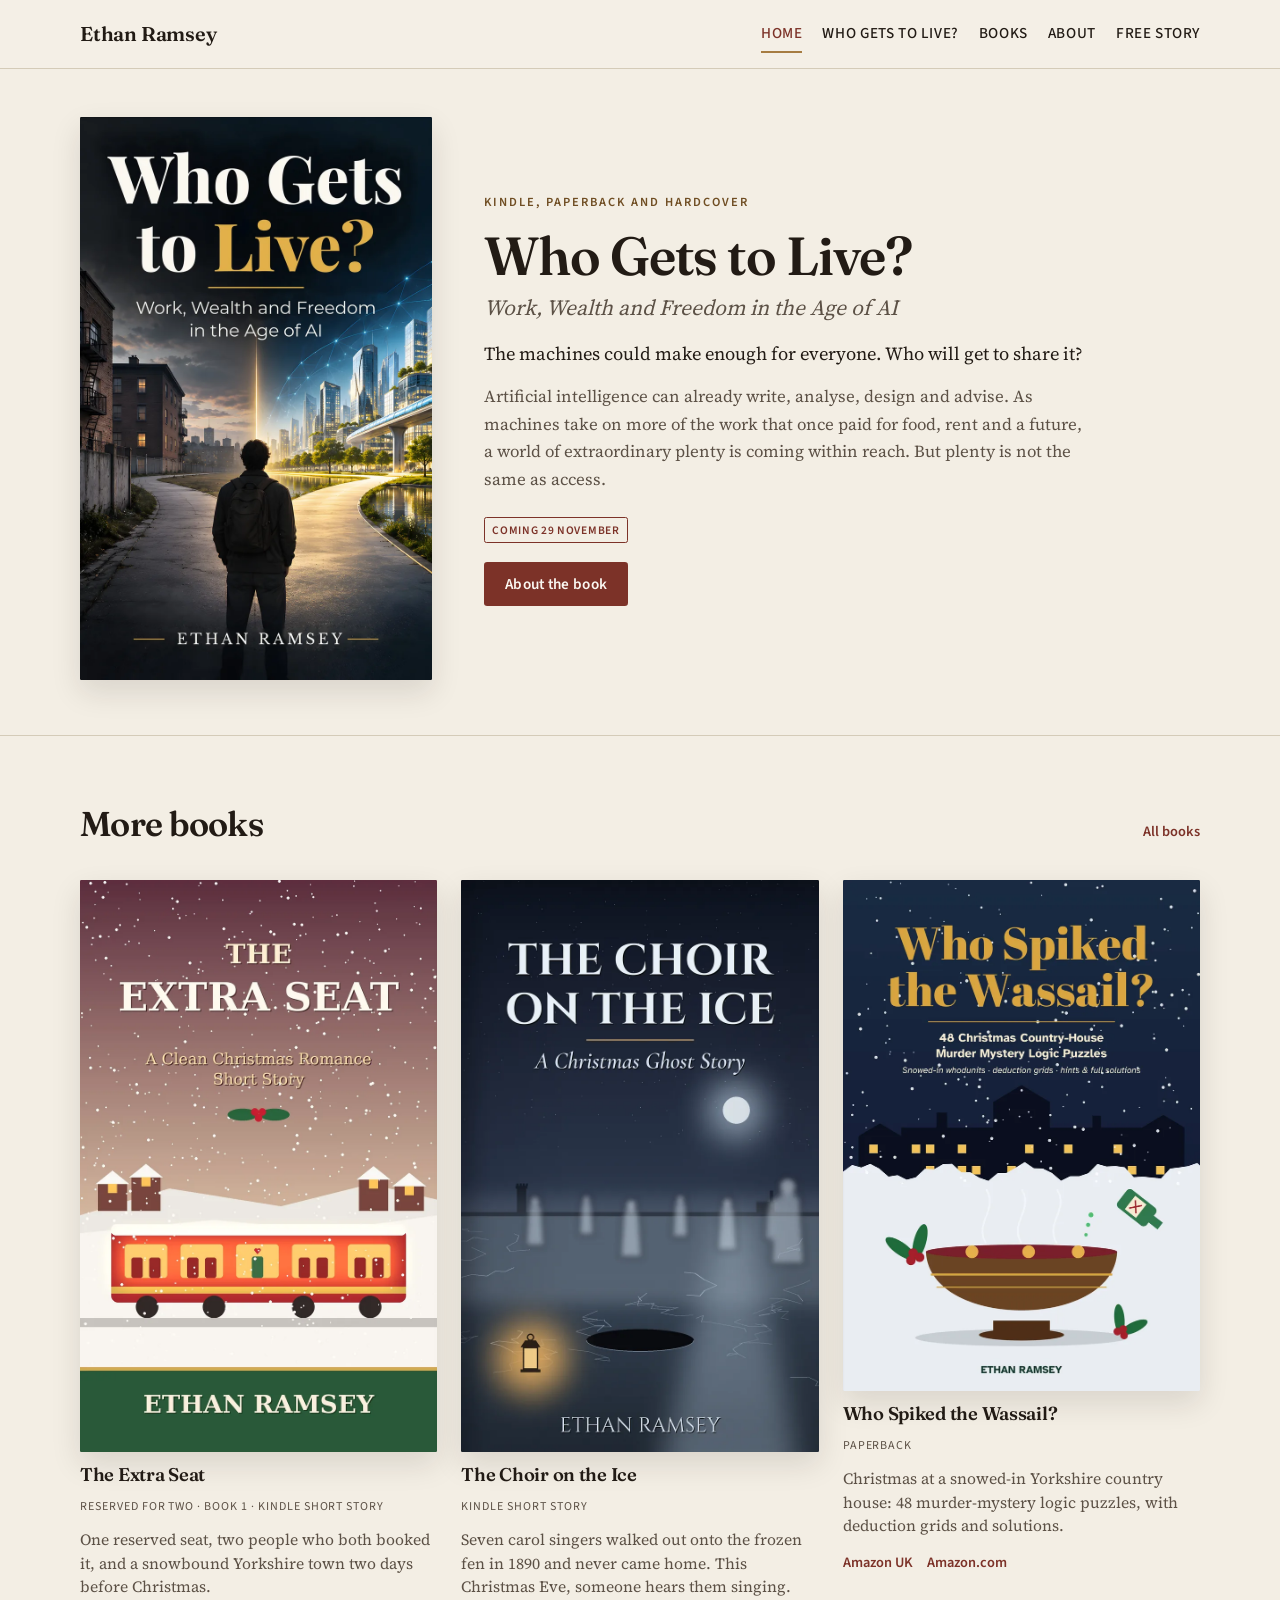
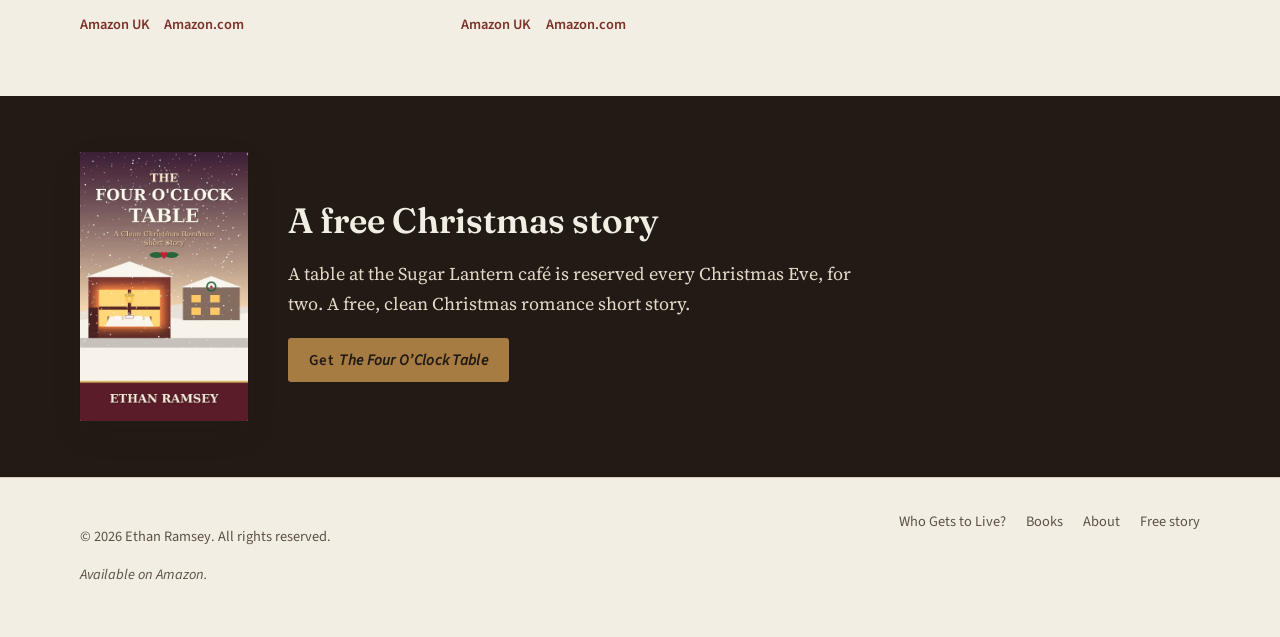
==== index.html @ f10092d9 "Add files via upload" ====
<!DOCTYPE html>
<html lang="en-GB">
<head>
  <meta charset="utf-8">
  <meta name="viewport" content="width=device-width, initial-scale=1">
  <title>Books by Ethan Ramsey</title>
  <meta name="description" content="Short stories, puzzle books and a new book about work, wealth and freedom in the age of AI, by Ethan Ramsey. Available on Amazon.">
  <link rel="canonical" href="https://ethanramseybooks.com/">
  <meta property="og:type" content="website">
  <meta property="og:site_name" content="Ethan Ramsey">
  <meta property="og:title" content="Books by Ethan Ramsey">
  <meta property="og:description" content="Short stories, puzzle books and a new book about work, wealth and freedom in the age of AI, by Ethan Ramsey. Available on Amazon.">
  <meta property="og:url" content="https://ethanramseybooks.com/">
  <meta property="og:image" content="https://ethanramseybooks.com/images/og-image.jpg">
  <meta property="og:locale" content="en_GB">
  <meta name="twitter:card" content="summary_large_image">
  <meta name="twitter:title" content="Books by Ethan Ramsey">
  <meta name="twitter:description" content="Short stories, puzzle books and a new book about work, wealth and freedom in the age of AI, by Ethan Ramsey. Available on Amazon.">
  <meta name="twitter:image" content="https://ethanramseybooks.com/images/og-image.jpg">
  <link rel="icon" href="/images/icons/favicon.svg" type="image/svg+xml">
  <link rel="icon" href="/images/icons/favicon.ico" sizes="32x32">
  <link rel="icon" href="/images/icons/favicon-32.png" type="image/png" sizes="32x32">
  <link rel="apple-touch-icon" href="/images/icons/apple-touch-icon.png">
  <link rel="stylesheet" href="/css/fonts.css">
  <link rel="stylesheet" href="/css/styles.css">
  <script type="application/ld+json">
  {"@context":"https://schema.org","@graph":[
    {"@type":"WebSite","name":"Ethan Ramsey","url":"https://ethanramseybooks.com/"},
    {"@type":"Person","name":"Ethan Ramsey","url":"https://ethanramseybooks.com/"}
  ]}
  </script>
  
</head>
<body>
  <a class="skip" href="#main">Skip to content</a>
  <header class="site-header">
    <div class="wrap header-inner">
      <a class="wordmark" href="/">Ethan Ramsey</a>
      <button class="nav-toggle" type="button" aria-expanded="false" aria-controls="site-nav" aria-label="Open menu">
        <svg viewBox="0 0 24 24" aria-hidden="true"><path d="M4 7h16M4 12h16M4 17h16"></path></svg>
      </button>
      <nav class="site-nav" id="site-nav" aria-label="Primary">
        <ul>
          <li><a href="/" aria-current="page">Home</a></li>
          <li><a href="/who-gets-to-live/">Who Gets to Live?</a></li>
          <li><a href="/books/">Books</a></li>
          <li><a href="/about/">About</a></li>
          <li><a href="/free-story/">Free story</a></li>
        </ul>
      </nav>
    </div>
  </header>
  <main id="main">
    <section class="hero book-hero" aria-labelledby="wgtl-title">
      <div class="wrap book-hero-inner">
        <figure class="cover">
          <picture>
            <source type="image/webp" srcset="/images/covers/who-gets-to-live.webp">
            <img src="/images/covers/who-gets-to-live.jpg" alt="Front cover of Who Gets to Live? Work, Wealth and Freedom in the Age of AI, by Ethan Ramsey." width="800" height="1280" fetchpriority="high" decoding="async">
          </picture>
        </figure>
        <div class="book-hero-copy">
          <p class="hero-kicker">Kindle, paperback and hardcover</p>
          <h1 id="wgtl-title">Who Gets to Live?</h1>
          <p class="subtitle">Work, Wealth and Freedom in the Age of AI</p>
          <p class="lead">The machines could make enough for everyone. Who will get to share it?</p>
          <p class="hero-pitch">Artificial intelligence can already write, analyse, design and advise. As machines take on more of the work that once paid for food, rent and a future, a world of extraordinary plenty is coming within reach. But plenty is not the same as access.</p>
          <p class="badge">Coming 29 November</p>
          <div class="btn-row">
            <a class="btn btn-primary" href="/who-gets-to-live/">About the book</a>
          </div>
        </div>
      </div>
    </section>

    <section class="section" aria-labelledby="featured-heading">
      <div class="wrap">
        <div class="section-head">
          <h2 id="featured-heading">More books</h2>
          <a class="link-more" href="/books/">All books</a>
        </div>
        <div class="book-grid featured">
          <article class="book">
      <figure class="cover">
        <picture>
          <source type="image/webp" srcset="/images/covers/the-extra-seat.webp">
          <img src="/images/covers/the-extra-seat.jpg" alt="Front cover of The Extra Seat, a clean Christmas romance short story by Ethan Ramsey." width="800" height="1280" loading="lazy" decoding="async">
        </picture>
      </figure>
      <h3>The Extra Seat</h3>
      <p class="meta">Reserved for Two · Book 1 · Kindle short story</p>
      <p class="hook">One reserved seat, two people who both booked it, and a snowbound Yorkshire town two days before Christmas.</p>
      <p class="buy">
        <a href="https://www.amazon.co.uk/dp/B0HQHB46G7" rel="noopener noreferrer">Amazon UK</a>
        <a href="https://www.amazon.com/dp/B0HQHB46G7" rel="noopener noreferrer">Amazon.com</a>
      </p>
    </article><article class="book">
      <figure class="cover">
        <picture>
          <source type="image/webp" srcset="/images/covers/the-choir-on-the-ice.webp">
          <img src="/images/covers/the-choir-on-the-ice.jpg" alt="Front cover of The Choir on the Ice, a Christmas ghost story by Ethan Ramsey." width="800" height="1280" loading="lazy" decoding="async">
        </picture>
      </figure>
      <h3>The Choir on the Ice</h3>
      <p class="meta">Kindle short story</p>
      <p class="hook">Seven carol singers walked out onto the frozen fen in 1890 and never came home. This Christmas Eve, someone hears them singing.</p>
      <p class="buy">
        <a href="https://www.amazon.co.uk/dp/B0HRV9SLFY" rel="noopener noreferrer">Amazon UK</a>
        <a href="https://www.amazon.com/dp/B0HRV9SLFY" rel="noopener noreferrer">Amazon.com</a>
      </p>
    </article><article class="book">
      <figure class="cover">
        <picture>
          <source type="image/webp" srcset="/images/covers/who-spiked-the-wassail.webp">
          <img src="/images/covers/who-spiked-the-wassail.jpg" alt="Front cover of Who Spiked the Wassail?, a paperback of Christmas country-house murder mystery logic puzzles by Ethan Ramsey." width="800" height="1280" loading="lazy" decoding="async">
        </picture>
      </figure>
      <h3>Who Spiked the Wassail?</h3>
      <p class="meta">Paperback</p>
      <p class="hook">Christmas at a snowed-in Yorkshire country house: 48 murder-mystery logic puzzles, with deduction grids and solutions.</p>
      <p class="buy">
        <a href="https://www.amazon.co.uk/dp/B0HRVRZLHK" rel="noopener noreferrer">Amazon UK</a>
        <a href="https://www.amazon.com/dp/B0HRVRZLHK" rel="noopener noreferrer">Amazon.com</a>
      </p>
    </article>
        </div>
      </div>
    </section>

    <section class="cta-band" aria-labelledby="magnet-heading">
      <div class="wrap cta-inner">
        <figure class="cover">
        <picture>
          <source type="image/webp" srcset="/images/covers/the-four-o-clock-table.webp">
          <img src="/images/covers/the-four-o-clock-table.jpg" alt="Front cover of The Four O'Clock Table, a free clean Christmas romance short story by Ethan Ramsey." width="800" height="1280" decoding="async">
        </picture>
      </figure>
        <div>
          <h2 id="magnet-heading">A free Christmas story</h2>
          <p>A table at the Sugar Lantern café is reserved every Christmas Eve, for two. A free, clean Christmas romance short story.</p>
          <a class="btn btn-primary" href="/free-story/">Get <em>The Four O’Clock Table</em></a>
        </div>
      </div>
    </section>

  </main>
  <footer class="site-footer">
    <div class="wrap footer-inner">
      <div>
        <p>&copy; 2026 Ethan Ramsey. All rights reserved.</p>
        <p class="avail">Available on Amazon.</p>
      </div>
      <nav aria-label="Footer">
        <ul>
          <li><a href="/who-gets-to-live/">Who Gets to Live?</a></li>
          <li><a href="/books/">Books</a></li>
          <li><a href="/about/">About</a></li>
          <li><a href="/free-story/">Free story</a></li>
        </ul>
      </nav>
    </div>
  </footer>
  <script src="/js/nav.js" defer></script>
</body>
</html>
---- css/fonts.css ----
/* Self-hosted Fraunces, Source Serif 4 and Source Sans 3 (Latin + Latin-ext). Sourced from Google Fonts. */
/* vietnamese */
@font-face {
  font-family: 'Fraunces';
  font-style: normal;
  font-weight: 500;
  font-display: swap;
  src: url(../fonts/6NU78FyLNQOQZAnv9bYEvDiIdE9Ea92uemAk_WBq8U_9v0c2Wa0KxCFTeO-U.woff2) format('woff2');
  unicode-range: U+0100-02BA, U+02BD-02C5, U+02C7-02CC, U+02CE-02D7, U+02DD-02FF, U+0304, U+0308, U+0329, U+1D00-1DBF, U+1E00-1E9F, U+1EF2-1EFF, U+2020, U+20A0-20AB, U+20AD-20C4, U+2113, U+2C60-2C7F, U+A720-A7FF;
}
/* latin */
@font-face {
  font-family: 'Fraunces';
  font-style: normal;
  font-weight: 500;
  font-display: swap;
  src: url(../fonts/6NU78FyLNQOQZAnv9bYEvDiIdE9Ea92uemAk_WBq8U_9v0c2Wa0KxC9TeA.woff2) format('woff2');
  unicode-range: U+0000-00FF, U+0131, U+0152-0153, U+02BB-02BC, U+02C6, U+02DA, U+02DC, U+0304, U+0308, U+0329, U+2000-206F, U+20AC, U+2122, U+2191, U+2193, U+2212, U+2215, U+FEFF, U+FFFD;
}
/* vietnamese */
@font-face {
  font-family: 'Fraunces';
  font-style: normal;
  font-weight: 600;
  font-display: swap;
  src: url(../fonts/6NU78FyLNQOQZAnv9bYEvDiIdE9Ea92uemAk_WBq8U_9v0c2Wa0KxCFTeO-U.woff2) format('woff2');
  unicode-range: U+0100-02BA, U+02BD-02C5, U+02C7-02CC, U+02CE-02D7, U+02DD-02FF, U+0304, U+0308, U+0329, U+1D00-1DBF, U+1E00-1E9F, U+1EF2-1EFF, U+2020, U+20A0-20AB, U+20AD-20C4, U+2113, U+2C60-2C7F, U+A720-A7FF;
}
/* latin */
@font-face {
  font-family: 'Fraunces';
  font-style: normal;
  font-weight: 600;
  font-display: swap;
  src: url(../fonts/6NU78FyLNQOQZAnv9bYEvDiIdE9Ea92uemAk_WBq8U_9v0c2Wa0KxC9TeA.woff2) format('woff2');
  unicode-range: U+0000-00FF, U+0131, U+0152-0153, U+02BB-02BC, U+02C6, U+02DA, U+02DC, U+0304, U+0308, U+0329, U+2000-206F, U+20AC, U+2122, U+2191, U+2193, U+2212, U+2215, U+FEFF, U+FFFD;
}
/* vietnamese */
@font-face {
  font-family: 'Fraunces';
  font-style: normal;
  font-weight: 700;
  font-display: swap;
  src: url(../fonts/6NU78FyLNQOQZAnv9bYEvDiIdE9Ea92uemAk_WBq8U_9v0c2Wa0KxCFTeO-U.woff2) format('woff2');
  unicode-range: U+0100-02BA, U+02BD-02C5, U+02C7-02CC, U+02CE-02D7, U+02DD-02FF, U+0304, U+0308, U+0329, U+1D00-1DBF, U+1E00-1E9F, U+1EF2-1EFF, U+2020, U+20A0-20AB, U+20AD-20C4, U+2113, U+2C60-2C7F, U+A720-A7FF;
}
/* latin */
@font-face {
  font-family: 'Fraunces';
  font-style: normal;
  font-weight: 700;
  font-display: swap;
  src: url(../fonts/6NU78FyLNQOQZAnv9bYEvDiIdE9Ea92uemAk_WBq8U_9v0c2Wa0KxC9TeA.woff2) format('woff2');
  unicode-range: U+0000-00FF, U+0131, U+0152-0153, U+02BB-02BC, U+02C6, U+02DA, U+02DC, U+0304, U+0308, U+0329, U+2000-206F, U+20AC, U+2122, U+2191, U+2193, U+2212, U+2215, U+FEFF, U+FFFD;
}
/* cyrillic-ext */
@font-face {
  font-family: 'Source Sans 3';
  font-style: italic;
  font-weight: 400;
  font-display: swap;
  src: url(../fonts/nwpDtKy2OAdR1K-IwhWudF-R3woAa8opPOrG97lwqLlOxCcSmrfB.woff2) format('woff2');
  unicode-range: U+0100-02BA, U+02BD-02C5, U+02C7-02CC, U+02CE-02D7, U+02DD-02FF, U+0304, U+0308, U+0329, U+1D00-1DBF, U+1E00-1E9F, U+1EF2-1EFF, U+2020, U+20A0-20AB, U+20AD-20C4, U+2113, U+2C60-2C7F, U+A720-A7FF;
}
/* latin */
@font-face {
  font-family: 'Source Sans 3';
  font-style: italic;
  font-weight: 400;
  font-display: swap;
  src: url(../fonts/nwpDtKy2OAdR1K-IwhWudF-R3woAa8opPOrG97lwqLlOxCkSmg.woff2) format('woff2');
  unicode-range: U+0000-00FF, U+0131, U+0152-0153, U+02BB-02BC, U+02C6, U+02DA, U+02DC, U+0304, U+0308, U+0329, U+2000-206F, U+20AC, U+2122, U+2191, U+2193, U+2212, U+2215, U+FEFF, U+FFFD;
}
/* cyrillic-ext */
@font-face {
  font-family: 'Source Sans 3';
  font-style: normal;
  font-weight: 400;
  font-display: swap;
  src: url(../fonts/nwpStKy2OAdR1K-IwhWudF-R3wEaZfrc.woff2) format('woff2');
  unicode-range: U+0100-02BA, U+02BD-02C5, U+02C7-02CC, U+02CE-02D7, U+02DD-02FF, U+0304, U+0308, U+0329, U+1D00-1DBF, U+1E00-1E9F, U+1EF2-1EFF, U+2020, U+20A0-20AB, U+20AD-20C4, U+2113, U+2C60-2C7F, U+A720-A7FF;
}
/* latin */
@font-face {
  font-family: 'Source Sans 3';
  font-style: normal;
  font-weight: 400;
  font-display: swap;
  src: url(../fonts/nwpStKy2OAdR1K-IwhWudF-R3w8aZQ.woff2) format('woff2');
  unicode-range: U+0000-00FF, U+0131, U+0152-0153, U+02BB-02BC, U+02C6, U+02DA, U+02DC, U+0304, U+0308, U+0329, U+2000-206F, U+20AC, U+2122, U+2191, U+2193, U+2212, U+2215, U+FEFF, U+FFFD;
}
/* cyrillic-ext */
@font-face {
  font-family: 'Source Sans 3';
  font-style: normal;
  font-weight: 500;
  font-display: swap;
  src: url(../fonts/nwpStKy2OAdR1K-IwhWudF-R3wEaZfrc.woff2) format('woff2');
  unicode-range: U+0100-02BA, U+02BD-02C5, U+02C7-02CC, U+02CE-02D7, U+02DD-02FF, U+0304, U+0308, U+0329, U+1D00-1DBF, U+1E00-1E9F, U+1EF2-1EFF, U+2020, U+20A0-20AB, U+20AD-20C4, U+2113, U+2C60-2C7F, U+A720-A7FF;
}
/* latin */
@font-face {
  font-family: 'Source Sans 3';
  font-style: normal;
  font-weight: 500;
  font-display: swap;
  src: url(../fonts/nwpStKy2OAdR1K-IwhWudF-R3w8aZQ.woff2) format('woff2');
  unicode-range: U+0000-00FF, U+0131, U+0152-0153, U+02BB-02BC, U+02C6, U+02DA, U+02DC, U+0304, U+0308, U+0329, U+2000-206F, U+20AC, U+2122, U+2191, U+2193, U+2212, U+2215, U+FEFF, U+FFFD;
}
/* cyrillic-ext */
@font-face {
  font-family: 'Source Sans 3';
  font-style: normal;
  font-weight: 600;
  font-display: swap;
  src: url(../fonts/nwpStKy2OAdR1K-IwhWudF-R3wEaZfrc.woff2) format('woff2');
  unicode-range: U+0100-02BA, U+02BD-02C5, U+02C7-02CC, U+02CE-02D7, U+02DD-02FF, U+0304, U+0308, U+0329, U+1D00-1DBF, U+1E00-1E9F, U+1EF2-1EFF, U+2020, U+20A0-20AB, U+20AD-20C4, U+2113, U+2C60-2C7F, U+A720-A7FF;
}
/* latin */
@font-face {
  font-family: 'Source Sans 3';
  font-style: normal;
  font-weight: 600;
  font-display: swap;
  src: url(../fonts/nwpStKy2OAdR1K-IwhWudF-R3w8aZQ.woff2) format('woff2');
  unicode-range: U+0000-00FF, U+0131, U+0152-0153, U+02BB-02BC, U+02C6, U+02DA, U+02DC, U+0304, U+0308, U+0329, U+2000-206F, U+20AC, U+2122, U+2191, U+2193, U+2212, U+2215, U+FEFF, U+FFFD;
}
/* cyrillic-ext */
@font-face {
  font-family: 'Source Serif 4';
  font-style: normal;
  font-weight: 400;
  font-display: swap;
  src: url(../fonts/vEFI2_tTDB4M7-auWDN0ahZJW1gV8tenXg.woff2) format('woff2');
  unicode-range: U+0100-02BA, U+02BD-02C5, U+02C7-02CC, U+02CE-02D7, U+02DD-02FF, U+0304, U+0308, U+0329, U+1D00-1DBF, U+1E00-1E9F, U+1EF2-1EFF, U+2020, U+20A0-20AB, U+20AD-20C4, U+2113, U+2C60-2C7F, U+A720-A7FF;
}
/* latin */
@font-face {
  font-family: 'Source Serif 4';
  font-style: normal;
  font-weight: 400;
  font-display: swap;
  src: url(../fonts/vEFI2_tTDB4M7-auWDN0ahZJW1gb8tc.woff2) format('woff2');
  unicode-range: U+0000-00FF, U+0131, U+0152-0153, U+02BB-02BC, U+02C6, U+02DA, U+02DC, U+0304, U+0308, U+0329, U+2000-206F, U+20AC, U+2122, U+2191, U+2193, U+2212, U+2215, U+FEFF, U+FFFD;
}
/* cyrillic-ext */
@font-face {
  font-family: 'Source Serif 4';
  font-style: normal;
  font-weight: 600;
  font-display: swap;
  src: url(../fonts/vEFI2_tTDB4M7-auWDN0ahZJW1gV8tenXg.woff2) format('woff2');
  unicode-range: U+0100-02BA, U+02BD-02C5, U+02C7-02CC, U+02CE-02D7, U+02DD-02FF, U+0304, U+0308, U+0329, U+1D00-1DBF, U+1E00-1E9F, U+1EF2-1EFF, U+2020, U+20A0-20AB, U+20AD-20C4, U+2113, U+2C60-2C7F, U+A720-A7FF;
}
/* latin */
@font-face {
  font-family: 'Source Serif 4';
  font-style: normal;
  font-weight: 600;
  font-display: swap;
  src: url(../fonts/vEFI2_tTDB4M7-auWDN0ahZJW1gb8tc.woff2) format('woff2');
  unicode-range: U+0000-00FF, U+0131, U+0152-0153, U+02BB-02BC, U+02C6, U+02DA, U+02DC, U+0304, U+0308, U+0329, U+2000-206F, U+20AC, U+2122, U+2191, U+2193, U+2212, U+2215, U+FEFF, U+FFFD;
}
/* cyrillic-ext */
@font-face {
  font-family: 'Source Serif 4';
  font-style: normal;
  font-weight: 700;
  font-display: swap;
  src: url(../fonts/vEFI2_tTDB4M7-auWDN0ahZJW1gV8tenXg.woff2) format('woff2');
  unicode-range: U+0100-02BA, U+02BD-02C5, U+02C7-02CC, U+02CE-02D7, U+02DD-02FF, U+0304, U+0308, U+0329, U+1D00-1DBF, U+1E00-1E9F, U+1EF2-1EFF, U+2020, U+20A0-20AB, U+20AD-20C4, U+2113, U+2C60-2C7F, U+A720-A7FF;
}
/* latin */
@font-face {
  font-family: 'Source Serif 4';
  font-style: normal;
  font-weight: 700;
  font-display: swap;
  src: url(../fonts/vEFI2_tTDB4M7-auWDN0ahZJW1gb8tc.woff2) format('woff2');
  unicode-range: U+0000-00FF, U+0131, U+0152-0153, U+02BB-02BC, U+02C6, U+02DA, U+02DC, U+0304, U+0308, U+0329, U+2000-206F, U+20AC, U+2122, U+2191, U+2193, U+2212, U+2215, U+FEFF, U+FFFD;
}
---- css/styles.css ----
/* Ethan Ramsey site — warm, literary, mobile-first */
:root {
  --paper: #f3eee4;
  --paper-deep: #e7dfd0;
  --card: #faf7f1;
  --ink: #221b15;
  --ink-muted: #5c5146;
  --accent: #7c3228;
  --accent-hover: #5c241c;
  --gold: #a67c42;
  --gold-text: #6f4d22;
  --gold-soft: #c4a574;
  --rule: #d4cbb8;
  --shadow: 0 12px 30px rgba(34, 27, 21, 0.12);
  --max: 70rem;
  --header-h: 4.25rem;
  --font-display: "Fraunces", "Iowan Old Style", Palatino, "Palatino Linotype", "Times New Roman", serif;
  --font-serif: "Source Serif 4", "Iowan Old Style", Palatino, "Palatino Linotype", "Times New Roman", serif;
  --font-sans: "Source Sans 3", "Source Sans Pro", "Segoe UI", system-ui, sans-serif;
  color-scheme: light;
}

*, *::before, *::after { box-sizing: border-box; }
html { scroll-behavior: smooth; }
@media (prefers-reduced-motion: reduce) {
  html { scroll-behavior: auto; }
  *, *::before, *::after { animation-duration: 0.01ms !important; animation-iteration-count: 1 !important; transition-duration: 0.01ms !important; }
}

body {
  margin: 0;
  background: var(--paper);
  color: var(--ink);
  font-family: var(--font-serif);
  font-size: 1.0625rem;
  line-height: 1.65;
  min-height: 100vh;
  display: flex;
  flex-direction: column;
}
@media (min-width: 48rem) {
  body { font-size: 1.125rem; }
}

img { max-width: 100%; height: auto; display: block; }
picture { display: block; }
a { color: var(--accent); text-underline-offset: 0.15em; }
a:hover { color: var(--accent-hover); }
:focus-visible {
  outline: 2px solid var(--gold);
  outline-offset: 3px;
}

.skip {
  position: absolute;
  left: 0.75rem;
  top: -3rem;
  background: var(--ink);
  color: var(--paper);
  padding: 0.5rem 0.9rem;
  z-index: 100;
  text-decoration: none;
}
.skip:focus { top: 0.75rem; }

.wrap {
  width: min(100% - 2rem, var(--max));
  margin-inline: auto;
}
@media (min-width: 48rem) {
  .wrap { width: min(100% - 3rem, var(--max)); }
}

/* Header */
.site-header {
  position: sticky;
  top: 0;
  z-index: 40;
  background: color-mix(in srgb, var(--paper) 92%, white);
  backdrop-filter: blur(10px);
  border-bottom: 1px solid var(--rule);
}
.header-inner {
  display: flex;
  align-items: center;
  justify-content: space-between;
  min-height: var(--header-h);
  gap: 1rem;
}
.wordmark {
  font-family: var(--font-display);
  font-weight: 600;
  font-size: 1.25rem;
  letter-spacing: -0.01em;
  color: var(--ink);
  text-decoration: none;
  line-height: 1.1;
}
.wordmark span {
  display: block;
  font-family: var(--font-sans);
  font-weight: 500;
  font-size: 0.68rem;
  letter-spacing: 0.16em;
  text-transform: uppercase;
  color: var(--ink-muted);
  margin-top: 0.1rem;
}
.wordmark:hover { color: var(--accent); }

.nav-toggle {
  display: inline-flex;
  align-items: center;
  justify-content: center;
  width: 2.75rem;
  height: 2.75rem;
  border: 1px solid var(--rule);
  background: var(--card);
  color: var(--ink);
  border-radius: 0.3rem;
  cursor: pointer;
}
.nav-toggle svg { width: 1.35rem; height: 1.35rem; fill: none; stroke: currentColor; stroke-width: 1.8; }
.nav-toggle[aria-expanded="true"] { background: var(--ink); color: var(--paper); }

.site-nav ul {
  list-style: none;
  margin: 0;
  padding: 0;
  display: flex;
  flex-direction: column;
  gap: 0.15rem;
}
.site-nav a {
  display: block;
  padding: 0.7rem 0.2rem;
  color: var(--ink);
  text-decoration: none;
  font-family: var(--font-sans);
  font-weight: 500;
  font-size: 0.95rem;
  letter-spacing: 0.04em;
  text-transform: uppercase;
}
.site-nav a:hover,
.site-nav a[aria-current="page"] { color: var(--accent); }
.site-nav a[aria-current="page"] { box-shadow: inset 0 -2px 0 var(--gold); }

@media (max-width: 47.99rem) {
  .site-nav {
    display: none;
    position: absolute;
    left: 0; right: 0;
    top: var(--header-h);
    background: var(--paper);
    border-bottom: 1px solid var(--rule);
    padding: 0.5rem 1rem 1rem;
  }
  .site-nav.is-open { display: block; }
}
@media (min-width: 48rem) {
  .nav-toggle { display: none; }
  .site-nav { display: block; }
  .site-nav ul { flex-direction: row; gap: 1.5rem; }
  .site-nav a { padding: 0.4rem 0; }
}

/* Buttons */
.btn {
  display: inline-flex;
  align-items: center;
  justify-content: center;
  gap: 0.4rem;
  padding: 0.7rem 1.25rem;
  font-family: var(--font-sans);
  font-weight: 600;
  font-size: 0.95rem;
  letter-spacing: 0.02em;
  text-decoration: none;
  border-radius: 0.2rem;
  border: 1px solid transparent;
  min-height: 2.75rem;
  line-height: 1.2;
}
.btn-primary {
  background: var(--accent);
  color: #faf7f1;
}
.btn-primary:hover { background: var(--accent-hover); color: #fff; }
.btn-ghost {
  background: transparent;
  color: var(--ink);
  border-color: var(--ink);
}
.btn-ghost:hover { background: var(--ink); color: var(--paper); }
.btn:disabled,
.btn[aria-disabled="true"] {
  opacity: 0.6;
  cursor: not-allowed;
  pointer-events: none;
  filter: grayscale(0.15);
}
.btn-row { display: flex; flex-wrap: wrap; gap: 0.75rem; }

/* Hero */
.hero {
  padding: 2.5rem 0 2.75rem;
  border-bottom: 1px solid var(--rule);
}
.hero-kicker {
  font-family: var(--font-sans);
  font-size: 0.78rem;
  font-weight: 600;
  letter-spacing: 0.16em;
  text-transform: uppercase;
  color: var(--gold-text);
  margin: 0 0 0.85rem;
}
.hero h1 {
  font-family: var(--font-display);
  font-weight: 600;
  font-size: clamp(2rem, 5.5vw, 3.35rem);
  line-height: 1.15;
  letter-spacing: -0.02em;
  margin: 0 0 1rem;
  max-width: 18ch;
}
.hero .lead {
  font-size: 1.15rem;
  color: var(--ink-muted);
  max-width: 38rem;
  margin: 0 0 1.6rem;
}
@media (min-width: 48rem) {
  .hero { padding: 4rem 0 4.25rem; }
}

/* Sections */
.section { padding: 2.75rem 0; }
@media (min-width: 48rem) { .section { padding: 3.75rem 0; } }
.section + .section { border-top: 1px solid var(--rule); }
.section-head {
  display: flex;
  flex-wrap: wrap;
  align-items: baseline;
  justify-content: space-between;
  gap: 0.75rem 1.5rem;
  margin-bottom: 1.75rem;
}
.section-head h2,
.page-title {
  font-family: var(--font-display);
  font-weight: 600;
  font-size: clamp(1.6rem, 3vw, 2.15rem);
  letter-spacing: -0.02em;
  margin: 0;
}
.section-intro, .page-intro {
  color: var(--ink-muted);
  max-width: 40rem;
  margin: 0.6rem 0 0;
}
.page-hero { padding: 2.25rem 0 0.5rem; }
.link-more {
  font-family: var(--font-sans);
  font-weight: 600;
  font-size: 0.9rem;
  text-decoration: none;
  color: var(--accent);
  white-space: nowrap;
}
.link-more:hover { text-decoration: underline; }

.jump {
  display: flex;
  flex-wrap: wrap;
  gap: 0.5rem 1rem;
  margin: 1.25rem 0 0;
  padding: 0;
  list-style: none;
}
.jump a {
  font-family: var(--font-sans);
  font-size: 0.88rem;
  font-weight: 600;
  text-decoration: none;
  color: var(--ink-muted);
  border-bottom: 1px solid var(--gold-soft);
  padding-bottom: 0.1rem;
}
.jump a:hover { color: var(--accent); }

/* Book cards */
.book-grid {
  display: grid;
  gap: 1.5rem;
}
@media (max-width: 39.99rem) {
  .book-grid {
    grid-template-columns: repeat(2, 1fr);
    gap: 1.4rem 0.85rem;
  }
  .book {
    display: flex;
    flex-direction: column;
    gap: 0.45rem;
    min-width: 0;
  }
  .book .cover { grid-row: auto; }
  .book h3,
  .book .subtitle,
  .book .meta,
  .book .hook,
  .book .buy,
  .book .badge { grid-column: auto; }
  .book h3 { font-size: 1.02rem; }
  .book .hook { font-size: 0.86rem; line-height: 1.45; }
  .book .meta { font-size: 0.66rem; letter-spacing: 0.06em; }
  .buy { font-size: 0.82rem; gap: 0.25rem 0.7rem; }
  .book-feature { max-width: none; }
  .book-feature .cover { max-width: 11.5rem; }
}
@media (min-width: 40rem) {
  .book-grid { grid-template-columns: repeat(2, 1fr); gap: 1.75rem 1.5rem; }
  .book { display: flex; flex-direction: column; gap: 0.7rem; }
}
@media (min-width: 64rem) {
  .book-grid { grid-template-columns: repeat(3, 1fr); }
  .book-grid.featured { grid-template-columns: repeat(4, 1fr); }
}
@media (min-width: 80rem) {
  .book-grid.wide { grid-template-columns: repeat(4, 1fr); }
}

.book { background: transparent; }
.cover {
  margin: 0;
  background: var(--paper-deep);
  box-shadow: var(--shadow);
  border-radius: 0.08rem;
  overflow: hidden;
}
.cover img {
  width: 100%;
  height: auto;
}
.book h3 {
  font-family: var(--font-display);
  font-weight: 600;
  font-size: 1.15rem;
  line-height: 1.25;
  margin: 0;
  letter-spacing: -0.015em;
}
.book .subtitle {
  font-family: var(--font-serif);
  font-size: 0.82rem;
  font-style: italic;
  font-weight: 400;
  color: var(--ink-muted);
  margin: 0;
  line-height: 1.35;
}
.book .meta {
  font-family: var(--font-sans);
  font-size: 0.75rem;
  letter-spacing: 0.08em;
  text-transform: uppercase;
  color: var(--ink-muted);
  margin: 0;
}
.book .hook {
  margin: 0;
  color: var(--ink-muted);
  font-size: 0.98rem;
  line-height: 1.5;
}
.buy {
  display: flex;
  flex-wrap: wrap;
  gap: 0.35rem 0.9rem;
  margin: 0.15rem 0 0;
  font-family: var(--font-sans);
  font-size: 0.9rem;
  font-weight: 600;
}
.buy a { text-decoration: none; white-space: nowrap; }
.buy a:hover { text-decoration: underline; }
.badge {
  display: inline-block;
  justify-self: start;
  width: max-content;
  max-width: 100%;
  font-family: var(--font-sans);
  font-size: 0.72rem;
  font-weight: 600;
  letter-spacing: 0.06em;
  text-transform: uppercase;
  color: var(--accent);
  border: 1px solid var(--accent);
  padding: 0.15rem 0.45rem;
  border-radius: 0.15rem;
  margin: 0;
}

/* Magnet / CTA band */
.cta-band {
  background: var(--ink);
  color: var(--paper);
  padding: 2.75rem 0;
}
.cta-inner {
  display: grid;
  gap: 1.5rem;
  align-items: center;
}
@media (min-width: 48rem) {
  .cta-inner {
    grid-template-columns: 10.5rem 1fr;
    gap: 2.5rem;
  }
  .cta-band { padding: 3.5rem 0; }
}
.cta-band .cover { max-width: 12rem; }
.cta-band h2 {
  font-family: var(--font-display);
  font-weight: 600;
  font-size: clamp(1.6rem, 3vw, 2.2rem);
  margin: 0 0 0.6rem;
  color: var(--paper);
}
.cta-band p { margin: 0 0 1.2rem; color: #e4d9c8; max-width: 36rem; }
.cta-band .btn-primary { background: var(--gold); color: var(--ink); }
.cta-band .btn-primary:hover { background: var(--gold-soft); color: var(--ink); }
.cta-band a:not(.btn) { color: var(--gold-soft); }

/* About / prose */
.prose { max-width: 38rem; }
.prose p { font-size: 1.15rem; line-height: 1.75; margin: 0 0 1.1rem; }
.note {
  font-size: 0.95rem;
  color: var(--ink-muted);
  max-width: 40rem;
}

/* Footer */
.site-footer {
  margin-top: auto;
  border-top: 1px solid var(--rule);
  padding: 2rem 0 2.25rem;
  font-family: var(--font-sans);
  font-size: 0.9rem;
  color: var(--ink-muted);
}
.footer-inner {
  display: flex;
  flex-wrap: wrap;
  gap: 0.75rem 2rem;
  justify-content: space-between;
  align-items: flex-start;
}
.site-footer nav ul {
  list-style: none;
  margin: 0;
  padding: 0;
  display: flex;
  flex-wrap: wrap;
  gap: 0.75rem 1.25rem;
}
.site-footer a { color: var(--ink-muted); text-decoration: none; }
.site-footer a:hover { color: var(--accent); }
.avail { font-style: italic; }

/* Magnet page layout */
.magnet-layout {
  display: grid;
  gap: 1.75rem;
  align-items: start;
  padding-bottom: 3rem;
}
@media (min-width: 48rem) {
  .magnet-layout {
    grid-template-columns: 16rem 1fr;
    gap: 3rem;
    padding: 2rem 0 4rem;
  }
}
.magnet-layout .cover { max-width: 20rem; }

.download-box {
  background: var(--card);
  border: 1px solid var(--rule);
  padding: 1.75rem;
  border-radius: 0.25rem;
  max-width: 36rem;
}
.download-box h1 { font-family: var(--font-display); margin: 0 0 0.75rem; }

.book-feature {
  display: grid;
  gap: 1.25rem;
  align-items: start;
  max-width: 44rem;
}
@media (min-width: 40rem) {
  .book-feature {
    grid-template-columns: 14.5rem 1fr;
    column-gap: 2rem;
    row-gap: 0.35rem;
  }
  .book-feature .book { display: contents; }
  .book-feature .cover {
    margin: 0;
    grid-column: 1;
    grid-row: 1 / span 8;
  }
  .book-feature h3,
  .book-feature .subtitle,
  .book-feature .meta,
  .book-feature .hook,
  .book-feature .buy,
  .book-feature .badge { grid-column: 2; }
  .book-feature h3 { font-size: 1.6rem; margin-top: 0.2rem; }
  .book-feature .subtitle { font-size: 0.95rem; }
  .book-feature .hook { font-size: 1.08rem; }
}

/* Headline book feature (home + book page) */
.book-hero {
  padding: 1.75rem 0 2.25rem;
}
.book-hero-inner {
  display: grid;
  gap: 1.75rem;
  align-items: start;
}
.book-hero .cover {
  margin: 0;
  max-width: 18rem;
  width: 100%;
  justify-self: start;
}
.book-hero h1 {
  max-width: none;
  margin: 0 0 0.35rem;
}
.book-hero .subtitle {
  font-family: var(--font-serif);
  font-style: italic;
  font-weight: 400;
  font-size: clamp(1.05rem, 2.2vw, 1.35rem);
  color: var(--ink-muted);
  margin: 0 0 1.05rem;
  line-height: 1.35;
}
.book-hero .lead {
  margin: 0 0 0.85rem;
  color: var(--ink);
  max-width: 38rem;
}
.hero-pitch {
  font-size: 1.05rem;
  color: var(--ink-muted);
  max-width: 38rem;
  margin: 0 0 1.2rem;
  line-height: 1.65;
}
.book-hero .badge { margin: 0 0 1.15rem; }
.book-hero .meta.pub-date {
  margin: 0.65rem 0 0;
  font-family: var(--font-sans);
  font-size: 0.85rem;
  letter-spacing: 0.06em;
  text-transform: uppercase;
  color: var(--ink-muted);
}
@media (min-width: 48rem) {
  .book-hero { padding: 3rem 0 3.4rem; }
  .book-hero-inner {
    grid-template-columns: minmax(14rem, 22rem) minmax(0, 1fr);
    column-gap: 3.25rem;
    align-items: center;
  }
  .book-hero .cover { max-width: 22rem; }
}

.wgtl-prose { max-width: 40rem; }
.explore-list {
  margin: 0 0 1.5rem;
  padding-left: 1.25rem;
}
.explore-list li {
  margin: 0 0 0.75rem;
  font-size: 1.08rem;
  line-height: 1.6;
}
.explore-list li::marker { color: var(--gold-text); }
.buy-soon {
  display: flex;
  flex-wrap: wrap;
  gap: 0.75rem;
  margin: 1.25rem 0 0.75rem;
}

.book h3 a {
  color: inherit;
  text-decoration: none;
}
.book h3 a:hover { color: var(--accent); }
.book-feature .cover a,
.book-hero .cover a { display: block; color: inherit; }

/* Five-item nav: slightly tighter on mid-width desktops */
@media (min-width: 48rem) and (max-width: 64rem) {
  .site-nav ul { gap: 0.85rem; }
  .site-nav a { font-size: 0.82rem; letter-spacing: 0.03em; }
}
@media (min-width: 64.01rem) {
  .site-nav ul { gap: 1.25rem; }
}

@media (min-width: 64rem) {
  .book-grid.featured { grid-template-columns: repeat(3, 1fr); }
}

/* Larger cover on small screens too (front and centre) */
.book-hero .cover { max-width: 22rem; }

/* Keep the hamburger until mid-width so the long nav item does not overflow */
@media (min-width: 48rem) and (max-width: 59.99rem) {
  .nav-toggle { display: inline-flex; }
  .site-nav {
    display: none;
    position: absolute;
    left: 0;
    right: 0;
    top: var(--header-h);
    background: var(--paper);
    border-bottom: 1px solid var(--rule);
    padding: 0.5rem 1rem 1rem;
  }
  .site-nav.is-open { display: block; }
  .site-nav ul { flex-direction: column; gap: 0.15rem; }
  .site-nav a { padding: 0.7rem 0.2rem; font-size: 0.95rem; letter-spacing: 0.04em; }
}
@media (min-width: 60rem) {
  .nav-toggle { display: none; }
  .site-nav {
    display: block;
    position: static;
    padding: 0;
    border: 0;
    background: transparent;
  }
  .site-nav ul { flex-direction: row; gap: 1.25rem; }
  .site-nav a { padding: 0.4rem 0; font-size: 0.95rem; letter-spacing: 0.04em; }
}
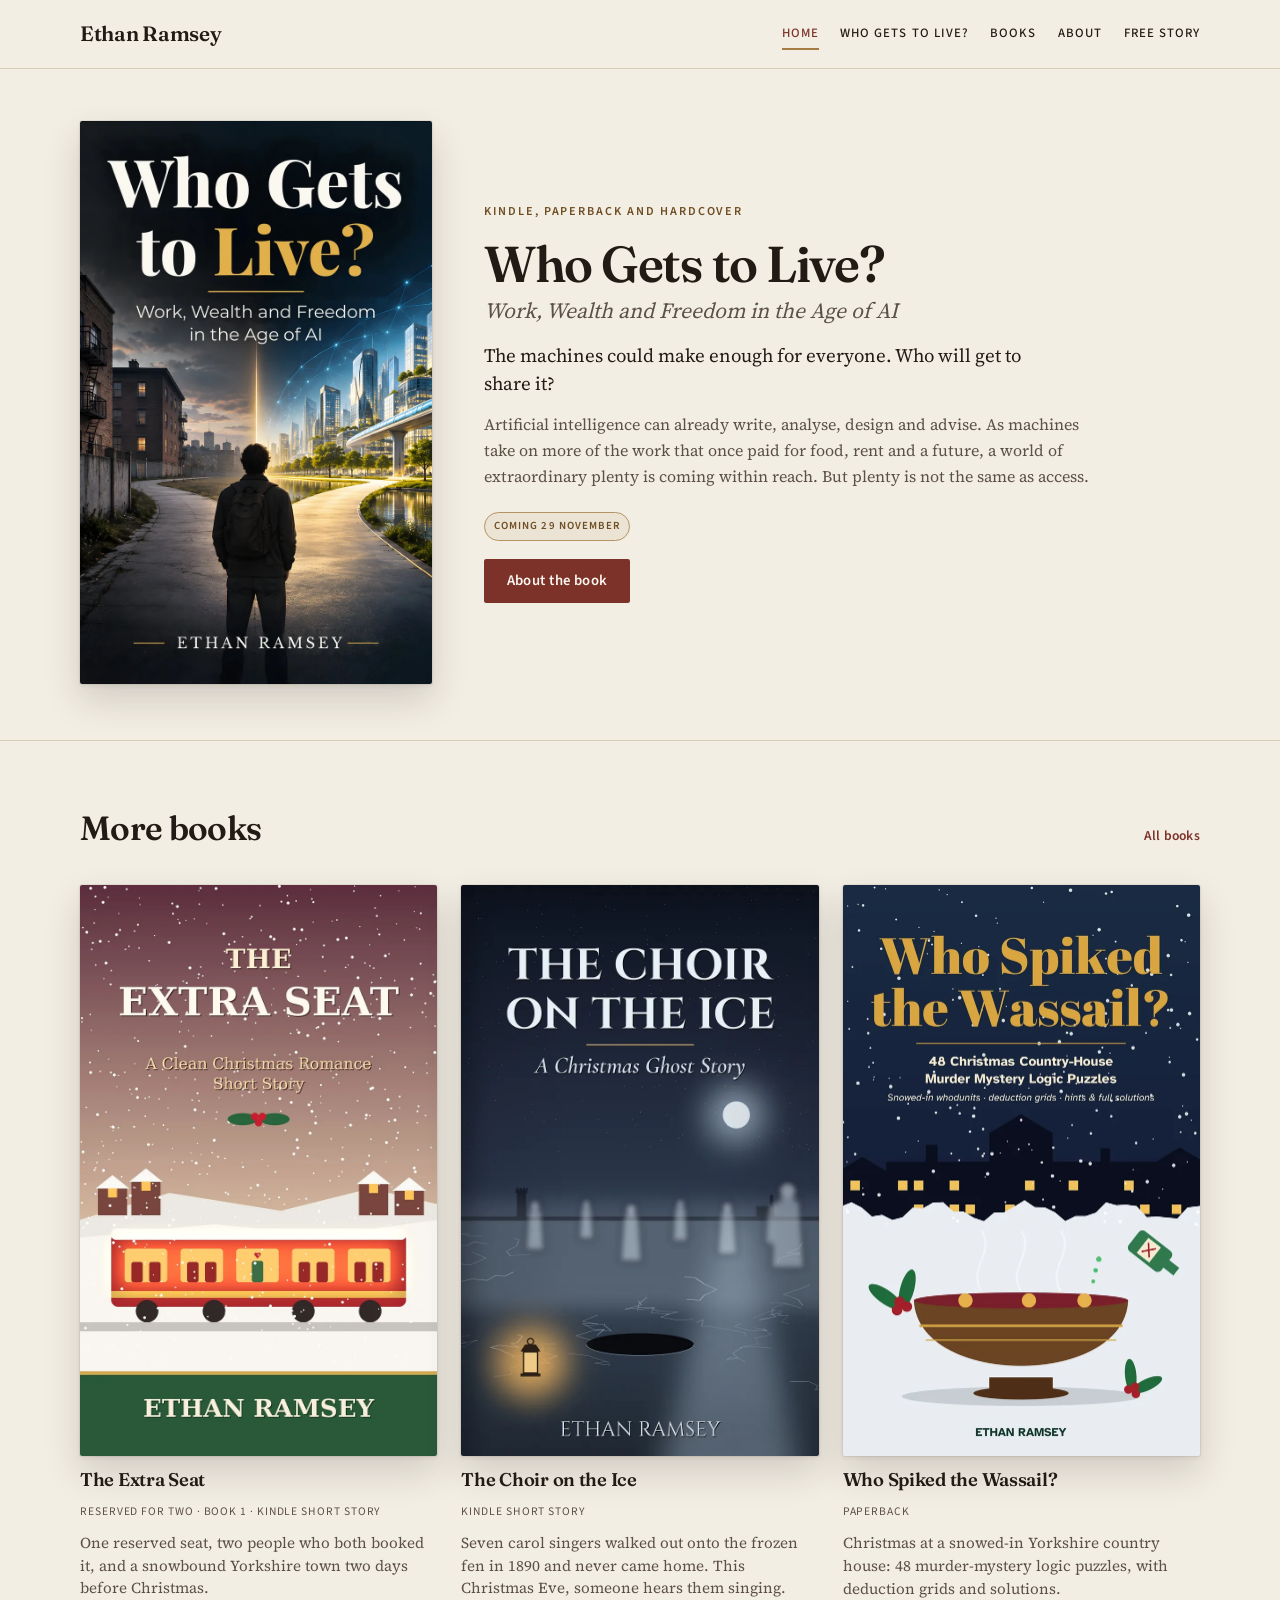
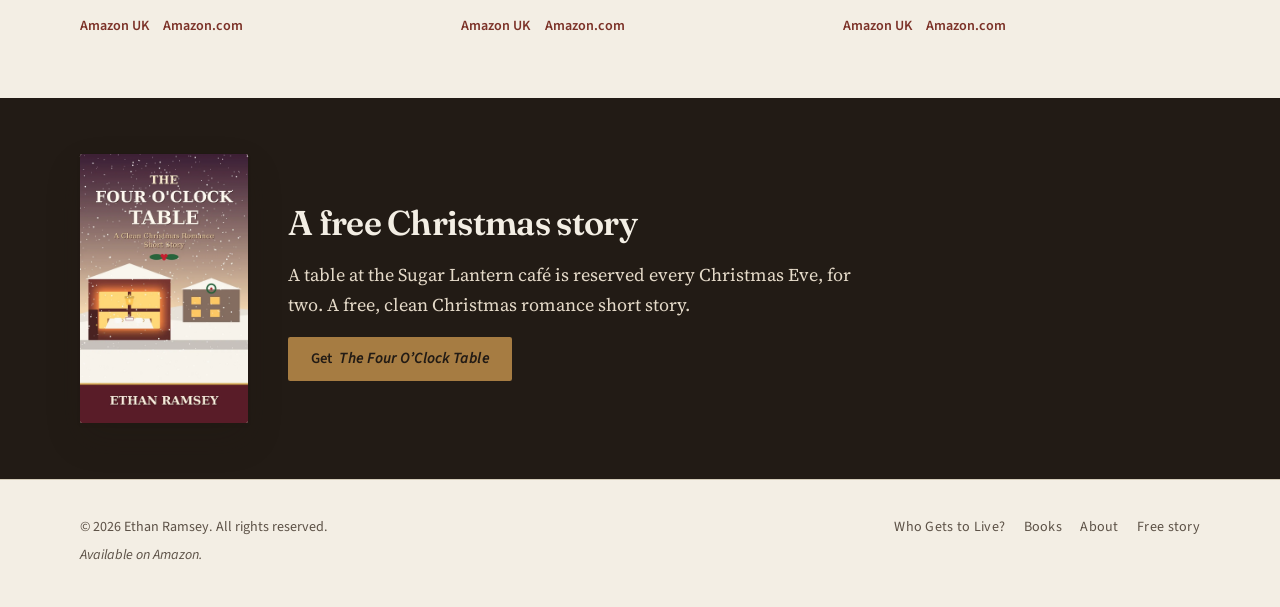
==== commit 66dc738a: "Professional mobile redesign" ====
--- a/index.html
+++ b/index.html
@@ -21,6 +21,7 @@
   <link rel="icon" href="/images/icons/favicon.ico" sizes="32x32">
   <link rel="icon" href="/images/icons/favicon-32.png" type="image/png" sizes="32x32">
   <link rel="apple-touch-icon" href="/images/icons/apple-touch-icon.png">
+  <link rel="preload" as="image" href="/images/covers/who-gets-to-live.webp" type="image/webp">
   <link rel="stylesheet" href="/css/fonts.css">
   <link rel="stylesheet" href="/css/styles.css">
   <script type="application/ld+json">
--- a/css/styles.css
+++ b/css/styles.css
@@ -11,22 +11,36 @@
   --gold-text: #6f4d22;
   --gold-soft: #c4a574;
   --rule: #d4cbb8;
-  --shadow: 0 12px 30px rgba(34, 27, 21, 0.12);
+  --shadow-cover:
+    0 0 0 1px rgba(34, 27, 21, 0.06),
+    0 2px 4px rgba(34, 27, 21, 0.07),
+    0 16px 36px rgba(34, 27, 21, 0.16);
+  --shadow-cover-hover:
+    0 0 0 1px rgba(34, 27, 21, 0.07),
+    0 8px 16px rgba(34, 27, 21, 0.1),
+    0 22px 44px rgba(34, 27, 21, 0.2);
+  --page-pad: max(1.25rem, env(safe-area-inset-left, 0px), env(safe-area-inset-right, 0px));
   --max: 70rem;
-  --header-h: 4.25rem;
+  --header-h: 3.35rem;
+  --radius: 0.14rem;
+  --ease: 0.22s ease;
   --font-display: "Fraunces", "Iowan Old Style", Palatino, "Palatino Linotype", "Times New Roman", serif;
   --font-serif: "Source Serif 4", "Iowan Old Style", Palatino, "Palatino Linotype", "Times New Roman", serif;
   --font-sans: "Source Sans 3", "Source Sans Pro", "Segoe UI", system-ui, sans-serif;
   color-scheme: light;
 }
+@media (min-width: 48rem) {
+  :root {
+    --page-pad: max(1.5rem, env(safe-area-inset-left, 0px), env(safe-area-inset-right, 0px));
+    --header-h: 4.25rem;
+  }
+}
 
 *, *::before, *::after { box-sizing: border-box; }
-html { scroll-behavior: smooth; }
-@media (prefers-reduced-motion: reduce) {
-  html { scroll-behavior: auto; }
-  *, *::before, *::after { animation-duration: 0.01ms !important; animation-iteration-count: 1 !important; transition-duration: 0.01ms !important; }
-}
-
+html {
+  scroll-behavior: smooth;
+  overflow-x: hidden; /* backstop only; layout itself should not overflow */
+}
 body {
   margin: 0;
   background: var(--paper);
@@ -37,9 +51,15 @@
   min-height: 100vh;
   display: flex;
   flex-direction: column;
+  overflow-x: hidden;
+  max-width: 100%;
 }
 @media (min-width: 48rem) {
   body { font-size: 1.125rem; }
+}
+@media (prefers-reduced-motion: reduce) {
+  html { scroll-behavior: auto; }
+  *, *::before, *::after { animation-duration: 0.01ms !important; animation-iteration-count: 1 !important; transition-duration: 0.01ms !important; }
 }
 
 img { max-width: 100%; height: auto; display: block; }
@@ -53,7 +73,7 @@
 
 .skip {
   position: absolute;
-  left: 0.75rem;
+  left: var(--page-pad);
   top: -3rem;
   background: var(--ink);
   color: var(--paper);
@@ -64,11 +84,8 @@
 .skip:focus { top: 0.75rem; }
 
 .wrap {
-  width: min(100% - 2rem, var(--max));
+  width: min(calc(100% - 2 * var(--page-pad)), var(--max));
   margin-inline: auto;
-}
-@media (min-width: 48rem) {
-  .wrap { width: min(100% - 3rem, var(--max)); }
 }
 
 /* Header */
@@ -76,8 +93,9 @@
   position: sticky;
   top: 0;
   z-index: 40;
-  background: color-mix(in srgb, var(--paper) 92%, white);
-  backdrop-filter: blur(10px);
+  width: 100%;
+  overflow: visible;
+  background: var(--paper);
   border-bottom: 1px solid var(--rule);
 }
 .header-inner {
@@ -90,21 +108,15 @@
 .wordmark {
   font-family: var(--font-display);
   font-weight: 600;
-  font-size: 1.25rem;
-  letter-spacing: -0.01em;
+  font-size: 1.15rem;
+  letter-spacing: -0.015em;
   color: var(--ink);
   text-decoration: none;
   line-height: 1.1;
-}
-.wordmark span {
-  display: block;
-  font-family: var(--font-sans);
-  font-weight: 500;
-  font-size: 0.68rem;
-  letter-spacing: 0.16em;
-  text-transform: uppercase;
-  color: var(--ink-muted);
-  margin-top: 0.1rem;
+  transition: color var(--ease);
+}
+@media (min-width: 48rem) {
+  .wordmark { font-size: 1.3rem; }
 }
 .wordmark:hover { color: var(--accent); }
 
@@ -112,16 +124,31 @@
   display: inline-flex;
   align-items: center;
   justify-content: center;
-  width: 2.75rem;
-  height: 2.75rem;
-  border: 1px solid var(--rule);
-  background: var(--card);
+  position: relative;
+  width: 2.5rem;
+  height: 2.5rem;
+  border: 0;
+  background: transparent;
   color: var(--ink);
-  border-radius: 0.3rem;
+  border-radius: var(--radius);
   cursor: pointer;
 }
-.nav-toggle svg { width: 1.35rem; height: 1.35rem; fill: none; stroke: currentColor; stroke-width: 1.8; }
-.nav-toggle[aria-expanded="true"] { background: var(--ink); color: var(--paper); }
+.nav-toggle svg { width: 1.3rem; height: 1.3rem; fill: none; stroke: currentColor; stroke-width: 1.6; }
+.nav-toggle:hover { color: var(--accent); }
+.nav-toggle[aria-expanded="true"] { color: var(--accent); }
+.nav-toggle[aria-expanded="true"] svg { visibility: hidden; }
+.nav-toggle[aria-expanded="true"]::before,
+.nav-toggle[aria-expanded="true"]::after {
+  content: "";
+  position: absolute;
+  width: 1.15rem;
+  height: 1.5px;
+  background: currentColor;
+  left: 50%;
+  top: 50%;
+}
+.nav-toggle[aria-expanded="true"]::before { transform: translate(-50%, -50%) rotate(45deg); }
+.nav-toggle[aria-expanded="true"]::after { transform: translate(-50%, -50%) rotate(-45deg); }
 
 .site-nav ul {
   list-style: none;
@@ -129,40 +156,82 @@
   padding: 0;
   display: flex;
   flex-direction: column;
-  gap: 0.15rem;
+  gap: 0;
 }
 .site-nav a {
   display: block;
-  padding: 0.7rem 0.2rem;
+  padding: 0.85rem 0;
   color: var(--ink);
   text-decoration: none;
-  font-family: var(--font-sans);
+  font-family: var(--font-display);
   font-weight: 500;
-  font-size: 0.95rem;
-  letter-spacing: 0.04em;
-  text-transform: uppercase;
+  font-size: 1.45rem;
+  letter-spacing: -0.015em;
+  text-transform: none;
+  border-bottom: 1px solid var(--rule);
+  transition: color var(--ease);
 }
 .site-nav a:hover,
 .site-nav a[aria-current="page"] { color: var(--accent); }
-.site-nav a[aria-current="page"] { box-shadow: inset 0 -2px 0 var(--gold); }
-
-@media (max-width: 47.99rem) {
+.site-nav a[aria-current="page"] { box-shadow: none; }
+
+/* Mobile / tablet: full-height menu sheet */
+@media (max-width: 59.99rem) {
   .site-nav {
     display: none;
-    position: absolute;
-    left: 0; right: 0;
+    position: fixed;
+    left: 0;
+    right: 0;
     top: var(--header-h);
+    bottom: 0;
+    width: 100%;
     background: var(--paper);
-    border-bottom: 1px solid var(--rule);
-    padding: 0.5rem 1rem 1rem;
-  }
-  .site-nav.is-open { display: block; }
-}
-@media (min-width: 48rem) {
+    padding: 1.25rem var(--page-pad) 2.5rem;
+    z-index: 45;
+    overflow-y: auto;
+    -webkit-overflow-scrolling: touch;
+  }
+  .site-nav.is-open { display: flex; flex-direction: column; }
+  .site-nav ul { width: 100%; max-width: 24rem; }
+  .site-nav a {
+    border-bottom: 0;
+    padding: 0.7rem 0;
+    font-size: 1.65rem;
+    line-height: 1.2;
+  }
+  .site-nav a[aria-current="page"] { color: var(--accent); }
+  body.nav-open { overflow: hidden; }
+}
+
+@media (min-width: 60rem) {
   .nav-toggle { display: none; }
-  .site-nav { display: block; }
-  .site-nav ul { flex-direction: row; gap: 1.5rem; }
-  .site-nav a { padding: 0.4rem 0; }
+  .site-nav {
+    display: block;
+    position: static;
+    padding: 0;
+    border: 0;
+    background: transparent;
+    overflow: visible;
+  }
+  .site-nav ul {
+    flex-direction: row;
+    align-items: center;
+    gap: 1.35rem;
+  }
+  .site-nav a {
+    padding: 0.35rem 0;
+    font-family: var(--font-sans);
+    font-weight: 500;
+    font-size: 0.8rem;
+    letter-spacing: 0.08em;
+    text-transform: uppercase;
+    border-bottom: 0;
+    box-shadow: inset 0 -1px 0 transparent;
+    transition: color var(--ease), box-shadow var(--ease);
+  }
+  .site-nav a:hover,
+  .site-nav a[aria-current="page"] { color: var(--accent); }
+  .site-nav a[aria-current="page"] { box-shadow: inset 0 -2px 0 var(--gold); }
 }
 
 /* Buttons */
@@ -171,16 +240,17 @@
   align-items: center;
   justify-content: center;
   gap: 0.4rem;
-  padding: 0.7rem 1.25rem;
+  padding: 0.7rem 1.35rem;
   font-family: var(--font-sans);
   font-weight: 600;
-  font-size: 0.95rem;
-  letter-spacing: 0.02em;
+  font-size: 0.92rem;
+  letter-spacing: 0.03em;
   text-decoration: none;
-  border-radius: 0.2rem;
+  border-radius: var(--radius);
   border: 1px solid transparent;
   min-height: 2.75rem;
   line-height: 1.2;
+  transition: background-color var(--ease), color var(--ease), border-color var(--ease), box-shadow var(--ease);
 }
 .btn-primary {
   background: var(--accent);
@@ -190,12 +260,12 @@
 .btn-ghost {
   background: transparent;
   color: var(--ink);
-  border-color: var(--ink);
-}
-.btn-ghost:hover { background: var(--ink); color: var(--paper); }
+  border-color: color-mix(in srgb, var(--ink) 55%, var(--rule));
+}
+.btn-ghost:hover { background: var(--ink); color: var(--paper); border-color: var(--ink); }
 .btn:disabled,
 .btn[aria-disabled="true"] {
-  opacity: 0.6;
+  opacity: 0.55;
   cursor: not-allowed;
   pointer-events: none;
   filter: grayscale(0.15);
@@ -204,39 +274,41 @@
 
 /* Hero */
 .hero {
-  padding: 2.5rem 0 2.75rem;
+  padding: 1.35rem 0 1.75rem;
   border-bottom: 1px solid var(--rule);
 }
 .hero-kicker {
   font-family: var(--font-sans);
-  font-size: 0.78rem;
+  font-size: 0.68rem;
   font-weight: 600;
   letter-spacing: 0.16em;
   text-transform: uppercase;
   color: var(--gold-text);
-  margin: 0 0 0.85rem;
+  margin: 0 0 0.45rem;
 }
 .hero h1 {
   font-family: var(--font-display);
   font-weight: 600;
-  font-size: clamp(2rem, 5.5vw, 3.35rem);
-  line-height: 1.15;
-  letter-spacing: -0.02em;
-  margin: 0 0 1rem;
+  font-size: clamp(1.7rem, 5vw, 3.15rem);
+  line-height: 1.12;
+  letter-spacing: -0.025em;
+  margin: 0 0 0.4rem;
   max-width: 18ch;
 }
 .hero .lead {
-  font-size: 1.15rem;
-  color: var(--ink-muted);
+  font-size: 1.05rem;
+  color: var(--ink);
   max-width: 38rem;
-  margin: 0 0 1.6rem;
-}
-@media (min-width: 48rem) {
-  .hero { padding: 4rem 0 4.25rem; }
+  margin: 0 0 0.85rem;
+}
+@media (min-width: 48rem) {
+  .hero { padding: 3.75rem 0 4rem; }
+  .hero-kicker { font-size: 0.76rem; margin-bottom: 0.85rem; }
+  .hero .lead { font-size: 1.18rem; margin-bottom: 1.5rem; }
 }
 
 /* Sections */
-.section { padding: 2.75rem 0; }
+.section { padding: 2rem 0; }
 @media (min-width: 48rem) { .section { padding: 3.75rem 0; } }
 .section + .section { border-top: 1px solid var(--rule); }
 .section-head {
@@ -244,49 +316,57 @@
   flex-wrap: wrap;
   align-items: baseline;
   justify-content: space-between;
-  gap: 0.75rem 1.5rem;
-  margin-bottom: 1.75rem;
+  gap: 0.5rem 1.5rem;
+  margin-bottom: 1.25rem;
+}
+@media (min-width: 48rem) {
+  .section-head { margin-bottom: 1.75rem; }
 }
 .section-head h2,
 .page-title {
   font-family: var(--font-display);
   font-weight: 600;
-  font-size: clamp(1.6rem, 3vw, 2.15rem);
+  font-size: clamp(1.45rem, 3vw, 2.1rem);
   letter-spacing: -0.02em;
   margin: 0;
 }
 .section-intro, .page-intro {
   color: var(--ink-muted);
   max-width: 40rem;
-  margin: 0.6rem 0 0;
-}
-.page-hero { padding: 2.25rem 0 0.5rem; }
+  margin: 0.5rem 0 0;
+}
+.page-hero { padding: 1.5rem 0 0.4rem; }
+@media (min-width: 48rem) {
+  .page-hero { padding: 2.5rem 0 0.5rem; }
+}
 .link-more {
   font-family: var(--font-sans);
   font-weight: 600;
-  font-size: 0.9rem;
+  font-size: 0.85rem;
   text-decoration: none;
   color: var(--accent);
   white-space: nowrap;
+  letter-spacing: 0.02em;
 }
 .link-more:hover { text-decoration: underline; }
 
 .jump {
   display: flex;
   flex-wrap: wrap;
-  gap: 0.5rem 1rem;
-  margin: 1.25rem 0 0;
+  gap: 0.45rem 1rem;
+  margin: 1rem 0 0;
   padding: 0;
   list-style: none;
 }
 .jump a {
   font-family: var(--font-sans);
-  font-size: 0.88rem;
+  font-size: 0.84rem;
   font-weight: 600;
   text-decoration: none;
   color: var(--ink-muted);
   border-bottom: 1px solid var(--gold-soft);
   padding-bottom: 0.1rem;
+  transition: color var(--ease);
 }
 .jump a:hover { color: var(--accent); }
 
@@ -295,54 +375,33 @@
   display: grid;
   gap: 1.5rem;
 }
-@media (max-width: 39.99rem) {
-  .book-grid {
-    grid-template-columns: repeat(2, 1fr);
-    gap: 1.4rem 0.85rem;
-  }
-  .book {
-    display: flex;
-    flex-direction: column;
-    gap: 0.45rem;
-    min-width: 0;
-  }
-  .book .cover { grid-row: auto; }
-  .book h3,
-  .book .subtitle,
-  .book .meta,
-  .book .hook,
-  .book .buy,
-  .book .badge { grid-column: auto; }
-  .book h3 { font-size: 1.02rem; }
-  .book .hook { font-size: 0.86rem; line-height: 1.45; }
-  .book .meta { font-size: 0.66rem; letter-spacing: 0.06em; }
-  .buy { font-size: 0.82rem; gap: 0.25rem 0.7rem; }
-  .book-feature { max-width: none; }
-  .book-feature .cover { max-width: 11.5rem; }
-}
-@media (min-width: 40rem) {
-  .book-grid { grid-template-columns: repeat(2, 1fr); gap: 1.75rem 1.5rem; }
-  .book { display: flex; flex-direction: column; gap: 0.7rem; }
-}
-@media (min-width: 64rem) {
-  .book-grid { grid-template-columns: repeat(3, 1fr); }
-  .book-grid.featured { grid-template-columns: repeat(4, 1fr); }
-}
-@media (min-width: 80rem) {
-  .book-grid.wide { grid-template-columns: repeat(4, 1fr); }
-}
-
-.book { background: transparent; }
+.book { background: transparent; min-width: 0; }
 .cover {
   margin: 0;
   background: var(--paper-deep);
-  box-shadow: var(--shadow);
-  border-radius: 0.08rem;
+  box-shadow: var(--shadow-cover);
+  border-radius: var(--radius);
   overflow: hidden;
 }
 .cover img {
   width: 100%;
   height: auto;
+  aspect-ratio: 800 / 1280;
+  object-fit: cover;
+  background: var(--paper-deep);
+}
+@media (hover: hover) and (pointer: fine) {
+  .book .cover,
+  .book-feature .cover,
+  .book-hero .cover {
+    transition: box-shadow 0.28s ease, transform 0.28s ease;
+  }
+  .book a:hover .cover,
+  .book-feature a:hover .cover,
+  a.book:hover .cover {
+    box-shadow: var(--shadow-cover-hover);
+    transform: translateY(-3px);
+  }
 }
 .book h3 {
   font-family: var(--font-display);
@@ -352,6 +411,13 @@
   margin: 0;
   letter-spacing: -0.015em;
 }
+.book h3 a {
+  color: inherit;
+  text-decoration: none;
+}
+.book h3 a:hover { color: var(--accent); }
+.book-feature .cover a,
+.book-hero .cover a { display: block; color: inherit; }
 .book .subtitle {
   font-family: var(--font-serif);
   font-size: 0.82rem;
@@ -363,7 +429,7 @@
 }
 .book .meta {
   font-family: var(--font-sans);
-  font-size: 0.75rem;
+  font-size: 0.72rem;
   letter-spacing: 0.08em;
   text-transform: uppercase;
   color: var(--ink-muted);
@@ -372,16 +438,16 @@
 .book .hook {
   margin: 0;
   color: var(--ink-muted);
-  font-size: 0.98rem;
+  font-size: 0.95rem;
   line-height: 1.5;
 }
 .buy {
   display: flex;
   flex-wrap: wrap;
   gap: 0.35rem 0.9rem;
-  margin: 0.15rem 0 0;
+  margin: 0.2rem 0 0;
   font-family: var(--font-sans);
-  font-size: 0.9rem;
+  font-size: 0.88rem;
   font-weight: 600;
 }
 .buy a { text-decoration: none; white-space: nowrap; }
@@ -392,26 +458,39 @@
   width: max-content;
   max-width: 100%;
   font-family: var(--font-sans);
-  font-size: 0.72rem;
-  font-weight: 600;
-  letter-spacing: 0.06em;
+  font-size: 0.68rem;
+  font-weight: 600;
+  letter-spacing: 0.1em;
   text-transform: uppercase;
-  color: var(--accent);
-  border: 1px solid var(--accent);
-  padding: 0.15rem 0.45rem;
-  border-radius: 0.15rem;
-  margin: 0;
+  color: var(--gold-text);
+  border: 1px solid color-mix(in srgb, var(--gold) 70%, var(--rule));
+  background: color-mix(in srgb, var(--gold) 10%, var(--paper));
+  padding: 0.28rem 0.55rem;
+  border-radius: 100px;
+  margin: 0;
+}
+
+@media (min-width: 40rem) {
+  .book-grid { grid-template-columns: repeat(2, 1fr); gap: 1.75rem 1.5rem; }
+  .book { display: flex; flex-direction: column; gap: 0.7rem; }
+}
+@media (min-width: 64rem) {
+  .book-grid { grid-template-columns: repeat(3, 1fr); }
+  .book-grid.featured { grid-template-columns: repeat(3, 1fr); }
+}
+@media (min-width: 80rem) {
+  .book-grid.wide { grid-template-columns: repeat(4, 1fr); }
 }
 
 /* Magnet / CTA band */
 .cta-band {
   background: var(--ink);
   color: var(--paper);
-  padding: 2.75rem 0;
+  padding: 2.25rem 0;
 }
 .cta-inner {
   display: grid;
-  gap: 1.5rem;
+  gap: 1.25rem;
   align-items: center;
 }
 @media (min-width: 48rem) {
@@ -421,24 +500,31 @@
   }
   .cta-band { padding: 3.5rem 0; }
 }
-.cta-band .cover { max-width: 12rem; }
+.cta-band .cover { max-width: 10rem; }
+@media (min-width: 48rem) {
+  .cta-band .cover { max-width: 12rem; }
+}
 .cta-band h2 {
   font-family: var(--font-display);
   font-weight: 600;
-  font-size: clamp(1.6rem, 3vw, 2.2rem);
-  margin: 0 0 0.6rem;
+  font-size: clamp(1.45rem, 3vw, 2.15rem);
+  margin: 0 0 0.5rem;
   color: var(--paper);
-}
-.cta-band p { margin: 0 0 1.2rem; color: #e4d9c8; max-width: 36rem; }
+  letter-spacing: -0.02em;
+}
+.cta-band p { margin: 0 0 1.1rem; color: #e4d9c8; max-width: 36rem; }
 .cta-band .btn-primary { background: var(--gold); color: var(--ink); }
 .cta-band .btn-primary:hover { background: var(--gold-soft); color: var(--ink); }
 .cta-band a:not(.btn) { color: var(--gold-soft); }
 
 /* About / prose */
 .prose { max-width: 38rem; }
-.prose p { font-size: 1.15rem; line-height: 1.75; margin: 0 0 1.1rem; }
+.prose p { font-size: 1.05rem; line-height: 1.7; margin: 0 0 1rem; }
+@media (min-width: 48rem) {
+  .prose p { font-size: 1.15rem; line-height: 1.75; margin: 0 0 1.1rem; }
+}
 .note {
-  font-size: 0.95rem;
+  font-size: 0.92rem;
   color: var(--ink-muted);
   max-width: 40rem;
 }
@@ -447,36 +533,46 @@
 .site-footer {
   margin-top: auto;
   border-top: 1px solid var(--rule);
-  padding: 2rem 0 2.25rem;
+  padding: 1.75rem 0 2rem;
   font-family: var(--font-sans);
-  font-size: 0.9rem;
-  color: var(--ink-muted);
+  font-size: 0.82rem;
+  color: var(--ink-muted);
+}
+@media (min-width: 48rem) {
+  .site-footer { padding: 2.25rem 0 2.5rem; font-size: 0.88rem; }
 }
 .footer-inner {
   display: flex;
   flex-wrap: wrap;
-  gap: 0.75rem 2rem;
+  gap: 0.85rem 2rem;
   justify-content: space-between;
   align-items: flex-start;
 }
+.site-footer p { margin: 0; }
+.site-footer p + p { margin-top: 0.3rem; }
 .site-footer nav ul {
   list-style: none;
   margin: 0;
   padding: 0;
   display: flex;
   flex-wrap: wrap;
-  gap: 0.75rem 1.25rem;
-}
-.site-footer a { color: var(--ink-muted); text-decoration: none; }
+  gap: 0.65rem 1.15rem;
+}
+.site-footer a {
+  color: var(--ink-muted);
+  text-decoration: none;
+  letter-spacing: 0.02em;
+  transition: color var(--ease);
+}
 .site-footer a:hover { color: var(--accent); }
 .avail { font-style: italic; }
 
 /* Magnet page layout */
 .magnet-layout {
   display: grid;
-  gap: 1.75rem;
+  gap: 1.35rem;
   align-items: start;
-  padding-bottom: 3rem;
+  padding: 1.35rem 0 2.5rem;
 }
 @media (min-width: 48rem) {
   .magnet-layout {
@@ -485,20 +581,23 @@
     padding: 2rem 0 4rem;
   }
 }
-.magnet-layout .cover { max-width: 20rem; }
+.magnet-layout .cover { max-width: 12.5rem; justify-self: center; }
+@media (min-width: 48rem) {
+  .magnet-layout .cover { max-width: 20rem; justify-self: start; }
+}
 
 .download-box {
   background: var(--card);
   border: 1px solid var(--rule);
-  padding: 1.75rem;
+  padding: 1.5rem;
   border-radius: 0.25rem;
   max-width: 36rem;
 }
-.download-box h1 { font-family: var(--font-display); margin: 0 0 0.75rem; }
+.download-box h1 { font-family: var(--font-display); margin: 0 0 0.75rem; letter-spacing: -0.02em; }
 
 .book-feature {
   display: grid;
-  gap: 1.25rem;
+  gap: 1rem 1.25rem;
   align-items: start;
   max-width: 44rem;
 }
@@ -527,131 +626,184 @@
 
 /* Headline book feature (home + book page) */
 .book-hero {
-  padding: 1.75rem 0 2.25rem;
+  padding: 1.15rem 0 1.6rem;
 }
 .book-hero-inner {
   display: grid;
-  gap: 1.75rem;
+  gap: 1rem;
   align-items: start;
+  justify-items: center;
+  text-align: center;
 }
 .book-hero .cover {
   margin: 0;
-  max-width: 18rem;
-  width: 100%;
-  justify-self: start;
+  width: 58%;
+  max-width: 14.5rem;
+  justify-self: center;
 }
 .book-hero h1 {
   max-width: none;
-  margin: 0 0 0.35rem;
+  margin: 0 0 0.25rem;
+  font-size: clamp(1.65rem, 6.5vw, 2.05rem);
 }
 .book-hero .subtitle {
   font-family: var(--font-serif);
   font-style: italic;
   font-weight: 400;
-  font-size: clamp(1.05rem, 2.2vw, 1.35rem);
-  color: var(--ink-muted);
-  margin: 0 0 1.05rem;
+  font-size: 0.98rem;
+  color: var(--ink-muted);
+  margin: 0 0 0.65rem;
   line-height: 1.35;
 }
 .book-hero .lead {
-  margin: 0 0 0.85rem;
+  margin: 0 0 0.75rem;
   color: var(--ink);
+  max-width: 34rem;
+  font-size: 1.02rem;
+  line-height: 1.45;
+}
+.hero-pitch {
+  font-size: 1rem;
+  color: var(--ink-muted);
   max-width: 38rem;
-}
-.hero-pitch {
-  font-size: 1.05rem;
-  color: var(--ink-muted);
-  max-width: 38rem;
-  margin: 0 0 1.2rem;
+  margin: 0 0 1.15rem;
   line-height: 1.65;
 }
-.book-hero .badge { margin: 0 0 1.15rem; }
+.book-hero .hero-pitch { display: none; } /* one-line pitch on small screens so the CTA stays above the fold */
+.book-hero .badge { margin: 0 auto 0.85rem; justify-self: center; }
+.book-hero .btn-row {
+  width: 100%;
+  max-width: 22rem;
+  margin: 0 auto;
+}
+.book-hero .btn { width: 100%; }
 .book-hero .meta.pub-date {
-  margin: 0.65rem 0 0;
+  margin: 0.15rem 0 0;
   font-family: var(--font-sans);
-  font-size: 0.85rem;
-  letter-spacing: 0.06em;
+  font-size: 0.75rem;
+  letter-spacing: 0.08em;
   text-transform: uppercase;
   color: var(--ink-muted);
 }
 @media (min-width: 48rem) {
-  .book-hero { padding: 3rem 0 3.4rem; }
+  .book-hero { padding: 3.25rem 0 3.5rem; }
   .book-hero-inner {
     grid-template-columns: minmax(14rem, 22rem) minmax(0, 1fr);
     column-gap: 3.25rem;
     align-items: center;
-  }
-  .book-hero .cover { max-width: 22rem; }
+    justify-items: stretch;
+    text-align: left;
+  }
+  .book-hero .cover {
+    width: 100%;
+    max-width: 22rem;
+    justify-self: start;
+  }
+  .book-hero h1 { font-size: clamp(2.15rem, 4.2vw, 3.15rem); }
+  .book-hero .subtitle { font-size: clamp(1.05rem, 2.2vw, 1.35rem); margin-bottom: 1.05rem; }
+  .book-hero .lead { font-size: 1.18rem; margin-bottom: 0.85rem; }
+  .book-hero .hero-pitch { display: block; }
+  .book-hero .badge { margin: 0 0 1.15rem; justify-self: start; }
+  .book-hero .btn-row { width: auto; max-width: none; margin: 0; }
+  .book-hero .btn { width: auto; }
+  .book-hero .meta.pub-date { margin: 0.65rem 0 0; font-size: 0.85rem; }
 }
 
 .wgtl-prose { max-width: 40rem; }
 .explore-list {
-  margin: 0 0 1.5rem;
-  padding-left: 1.25rem;
+  margin: 0 0 1.35rem;
+  padding-left: 1.15rem;
 }
 .explore-list li {
-  margin: 0 0 0.75rem;
-  font-size: 1.08rem;
-  line-height: 1.6;
+  margin: 0 0 0.65rem;
+  font-size: 1.02rem;
+  line-height: 1.55;
+}
+@media (min-width: 48rem) {
+  .explore-list li { font-size: 1.08rem; line-height: 1.6; margin-bottom: 0.75rem; }
 }
 .explore-list li::marker { color: var(--gold-text); }
 .buy-soon {
   display: flex;
+  flex-direction: column;
   flex-wrap: wrap;
-  gap: 0.75rem;
-  margin: 1.25rem 0 0.75rem;
-}
-
-.book h3 a {
-  color: inherit;
-  text-decoration: none;
-}
-.book h3 a:hover { color: var(--accent); }
-.book-feature .cover a,
-.book-hero .cover a { display: block; color: inherit; }
-
-/* Five-item nav: slightly tighter on mid-width desktops */
-@media (min-width: 48rem) and (max-width: 64rem) {
-  .site-nav ul { gap: 0.85rem; }
-  .site-nav a { font-size: 0.82rem; letter-spacing: 0.03em; }
-}
-@media (min-width: 64.01rem) {
-  .site-nav ul { gap: 1.25rem; }
-}
-
-@media (min-width: 64rem) {
-  .book-grid.featured { grid-template-columns: repeat(3, 1fr); }
-}
-
-/* Larger cover on small screens too (front and centre) */
-.book-hero .cover { max-width: 22rem; }
-
-/* Keep the hamburger until mid-width so the long nav item does not overflow */
-@media (min-width: 48rem) and (max-width: 59.99rem) {
-  .nav-toggle { display: inline-flex; }
-  .site-nav {
-    display: none;
-    position: absolute;
-    left: 0;
-    right: 0;
-    top: var(--header-h);
-    background: var(--paper);
-    border-bottom: 1px solid var(--rule);
-    padding: 0.5rem 1rem 1rem;
-  }
-  .site-nav.is-open { display: block; }
-  .site-nav ul { flex-direction: column; gap: 0.15rem; }
-  .site-nav a { padding: 0.7rem 0.2rem; font-size: 0.95rem; letter-spacing: 0.04em; }
-}
-@media (min-width: 60rem) {
-  .nav-toggle { display: none; }
-  .site-nav {
-    display: block;
-    position: static;
-    padding: 0;
-    border: 0;
-    background: transparent;
-  }
-  .site-nav ul { flex-direction: row; gap: 1.25rem; }
-  .site-nav a { padding: 0.4rem 0; font-size: 0.95rem; letter-spacing: 0.04em; }
-}
+  gap: 0.65rem;
+  margin: 1.1rem 0 0.75rem;
+}
+@media (min-width: 48rem) {
+  .buy-soon { flex-direction: row; gap: 0.75rem; margin: 1.25rem 0 0.75rem; }
+}
+
+/* Phone layout: compact, centred, first-screen hero, swipeable books */
+@media (max-width: 37.5rem) {
+  .btn-row { width: 100%; }
+  .btn-row .btn,
+  .magnet-layout .btn,
+  .cta-band .btn,
+  .buy-soon .btn,
+  .download-box .btn { width: 100%; }
+
+  .cta-band .cover {
+    max-width: 7.5rem;
+    justify-self: center;
+  }
+  .cta-inner { justify-items: center; text-align: center; }
+  .cta-band p { margin-left: auto; margin-right: auto; }
+
+  .footer-inner {
+    flex-direction: column;
+    align-items: center;
+    text-align: center;
+    gap: 1rem;
+  }
+  .site-footer nav ul { justify-content: center; }
+
+  .book-grid {
+    display: flex;
+    gap: 0.9rem;
+    overflow-x: auto;
+    overscroll-behavior-x: contain;
+    scroll-snap-type: x mandatory;
+    scroll-padding-inline: 0;
+    -webkit-overflow-scrolling: touch;
+    padding: 0.4rem 0 0.85rem;
+    margin: 0;
+    scrollbar-width: thin;
+    scrollbar-color: var(--gold-soft) transparent;
+  }
+  .book-grid .book {
+    flex: 0 0 42%;
+    min-width: 9.25rem;
+    max-width: 11.25rem;
+    display: flex;
+    flex-direction: column;
+    gap: 0.45rem;
+    scroll-snap-align: start;
+  }
+  .book-grid .book h3 { font-size: 0.98rem; }
+  .book-grid .book .hook { font-size: 0.8rem; line-height: 1.4; }
+  .book-grid .book .meta { font-size: 0.62rem; letter-spacing: 0.06em; }
+  .book-grid .buy { font-size: 0.8rem; gap: 0.25rem 0.7rem; }
+
+  .book-feature {
+    grid-template-columns: 7.25rem 1fr;
+    column-gap: 1rem;
+    row-gap: 0.3rem;
+    align-items: start;
+  }
+  .book-feature .book { display: contents; }
+  .book-feature .cover {
+    max-width: 7.25rem;
+    grid-column: 1;
+    grid-row: 1 / span 8;
+  }
+  .book-feature h3,
+  .book-feature .subtitle,
+  .book-feature .meta,
+  .book-feature .hook,
+  .book-feature .buy,
+  .book-feature .badge { grid-column: 2; }
+  .book-feature h3 { font-size: 1.15rem; margin-top: 0; }
+  .book-feature .subtitle { font-size: 0.85rem; }
+  .book-feature .hook { font-size: 0.9rem; }
+}
